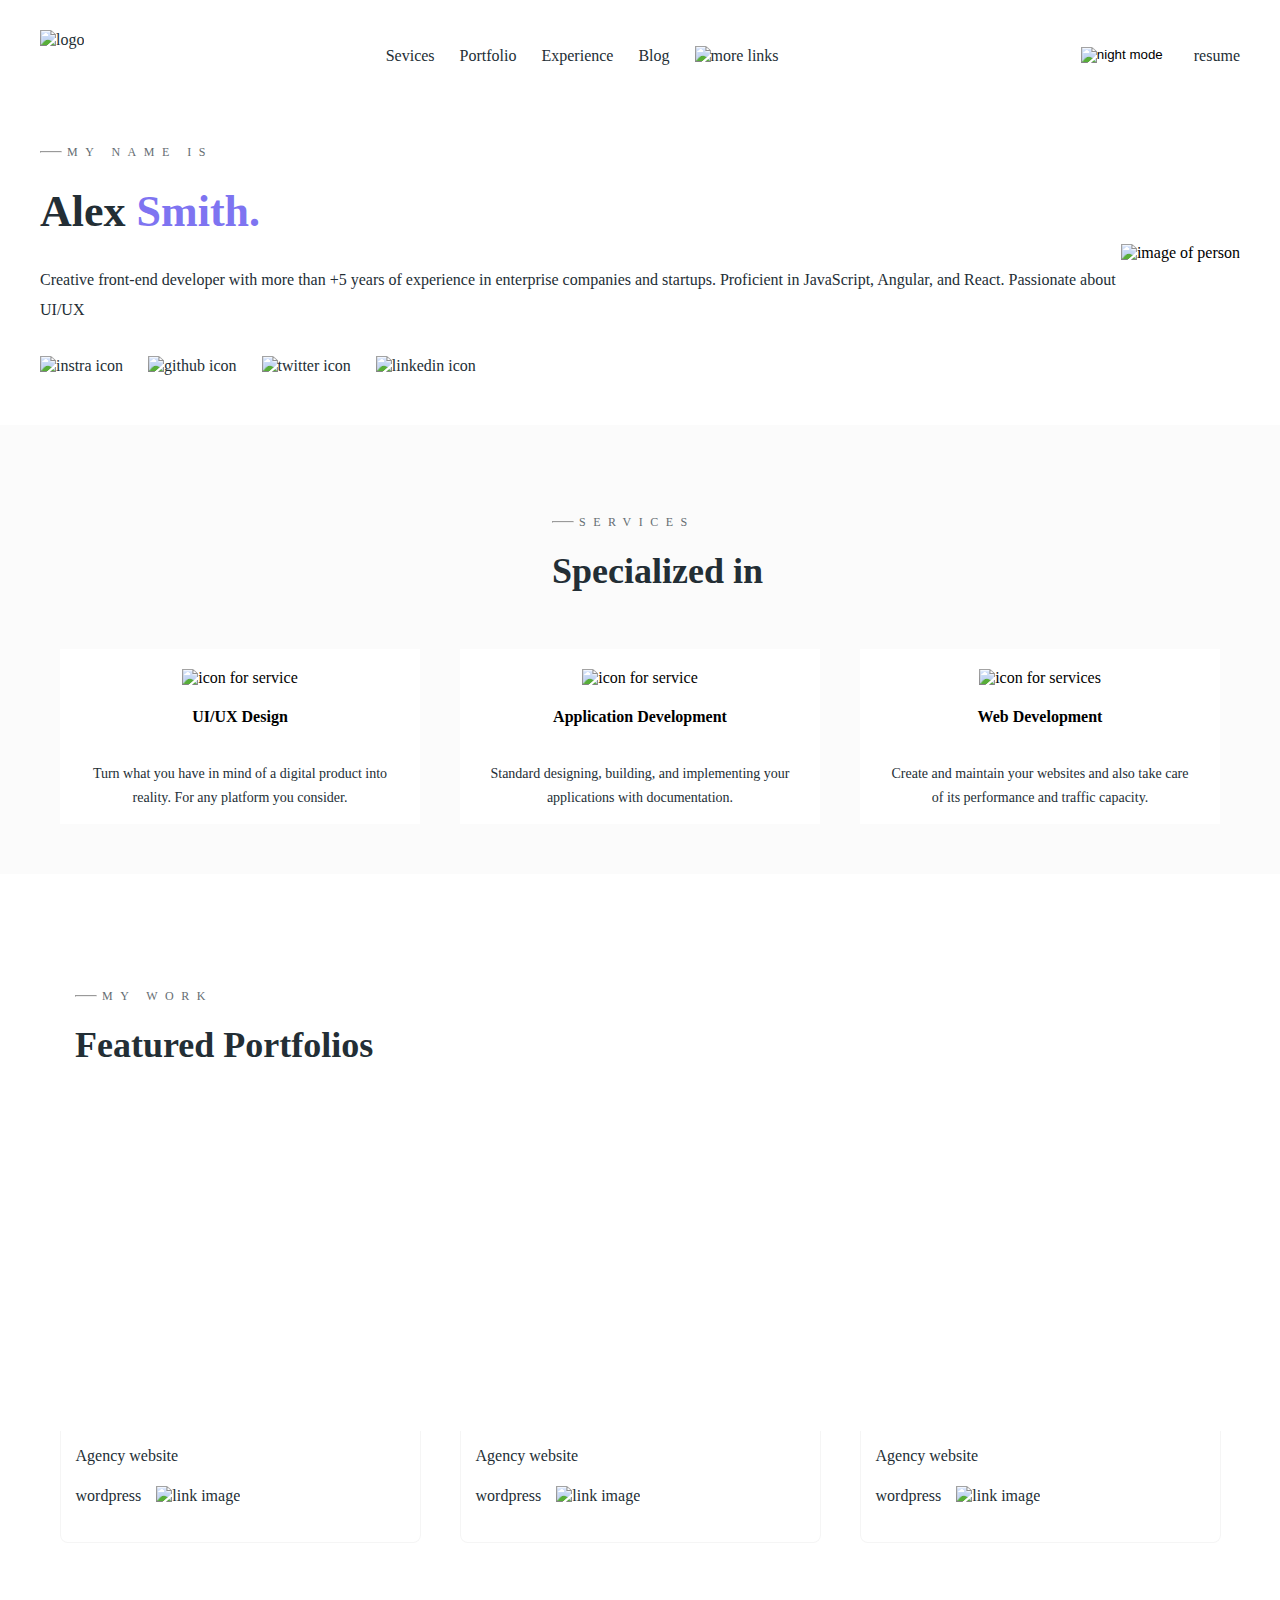
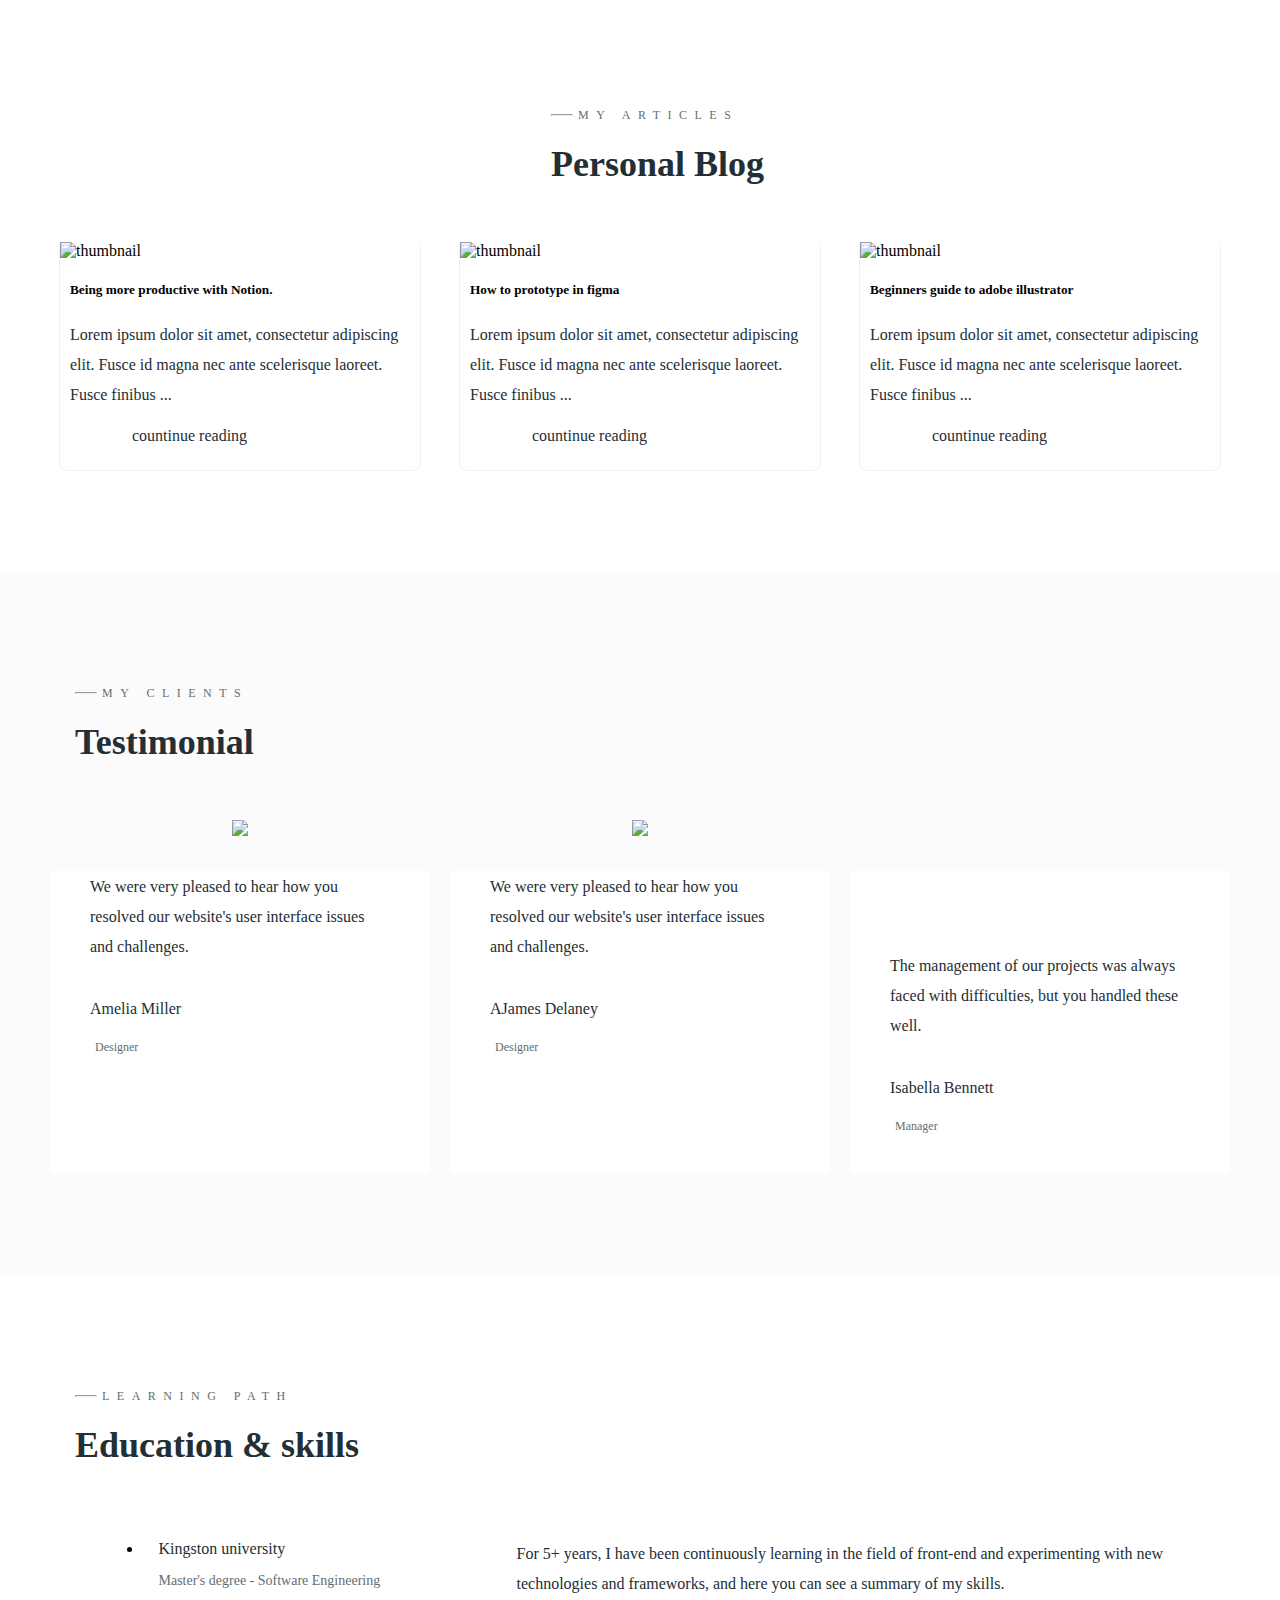
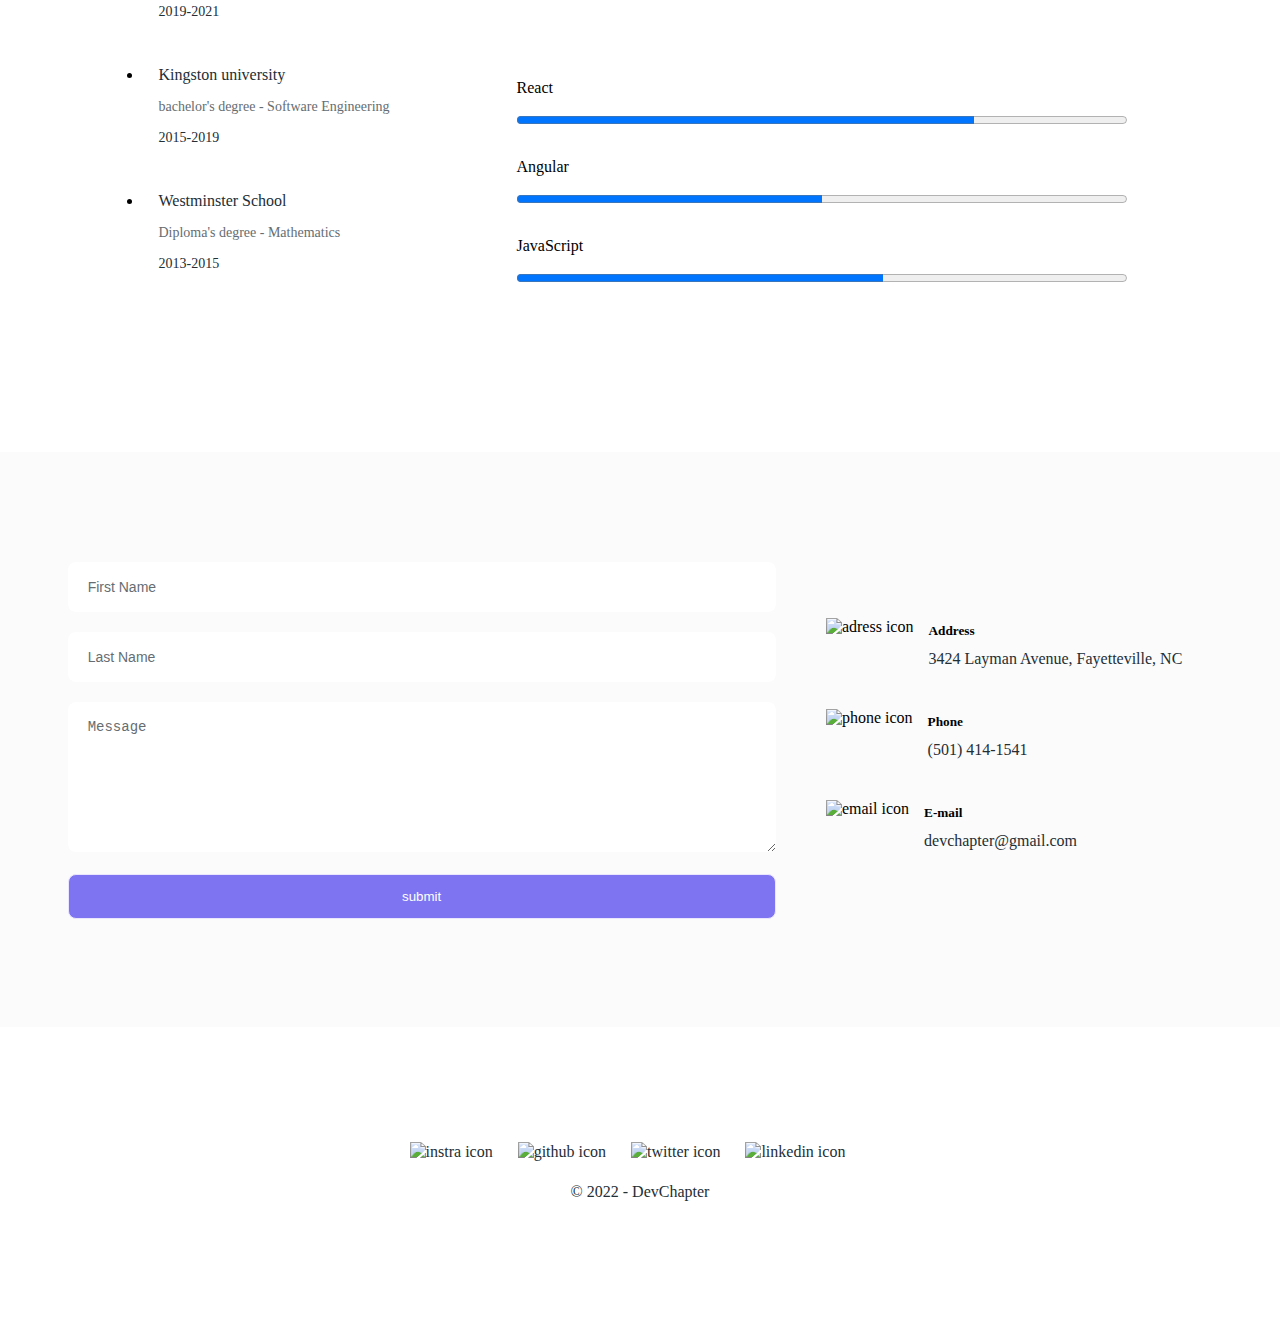
==== sample-2/index.html @ 19085e2b "Add files via upload" ====
<!DOCTYPE html>
<html lang="en">
<head>
    <meta charset="UTF-8">
    <meta name="viewport" content="width=device-width, initial-scale=1.0">
    <title>Portfolio</title>
    <link rel="stylesheet" href="style.css">
</head>
<body>
    <nav class="header">
        <div class="logo">
            <a href="#"><img src="images/Logo.svg" alt="logo"></a>
        </div>
        <div class="main-menu">
            <a href="#">Sevices</a>
            <a href="#">Portfolio</a>
            <a href="#">Experience</a>
            <a href="#">Blog</a>
            <a href=""><img src="images/Combined-Shape.svg" alt="more links"></a>
        </div>
        <div class="right-menu">
            <button class="simple-button" type="button"><img src="images/moon.svg" alt="night mode"></button>
            <a href="#"> resume</a>
        </div>
    </nav>
    <div class="person">
        <div class="person-details">
            <div class="inline-container">
                <hr>
                <h6>MY NAME IS</h6>
            </div>
            <h2>Alex <span>Smith.</span></h2>
            <p>Creative front-end developer with more than +5 years of experience in enterprise companies and startups. Proficient in JavaScript, Angular, and React. Passionate about UI/UX</p>
            <div class="social-links">
                <a href="#"><img src="images/Instagram.svg" alt="instra icon"></a>
                <a href="#"><img src="images/Github.svg" alt="github icon"></a>
                <a href="#"><img src="images/Twitter.svg" alt="twitter icon"></a>
                <a href="#"><img src="images/Linkedin.svg" alt="linkedin icon"></a>
            </div>
        </div>
        <div class="person-image">
            <img src="images/HeroImage.png" alt="image of person">
        </div>
    </div>
    <div class="services">
        <div class="services-header">
            <div class="inline-container">
                <hr>
                <h6>services</h6>
            </div>
            <h3>Specialized in</h3>
        </div>
        <div class="service-items">
        <div class="service-details">
                <img src="images/Icon1.svg" alt="icon for service">
                <h4>UI/UX Design</h4>
                <p>Turn what you have in mind of a digital product into reality. For any platform you consider.</p>

        </div>
            <div class="service-details">
                <img src="images/Icon2.svg" alt="icon for service">
                <h4>Application Development</h4>
                <p>Standard designing, building, and implementing your applications with documentation.
                </p>

            </div>
            <div class="service-details">
                <img src="images/Icon3.svg" alt="icon for services">
                <h4>Web Development</h4>
                <p>Create and maintain your websites and also take care of its performance and traffic capacity.</p>

            </div>

        </div>

    </div>
    <div class="portfolio">
        <div>
        <div class="portfolio-title">
            <div class="inline-container">
                <hr>
                <h6>My work </h6>
            </div>
            <div>
                <h3>Featured Portfolios
                </h3>
            </div>
        </div>
        <div>
                <div class="Portfolio-navigation">
                    <img>
                    <img>
                </div>
        </div>
        </div>
        <div class="portfolio-items-container">
            <div class="portfolio-image  image1">
                <div class="portfolio-details">
                <a href="#">Agency website</a>
                <div class="inline-container">
                    <p>wordpress</p>
                    <a href="#"><img src="images/shape.svg" alt="link image"></a>
                </div>
                <p></p>
            </div>
        </div>
        <div class="portfolio-image image2">
            <div class="portfolio-details">
            <a href="#">Agency website</a>
            <div class="inline-container">
                <p>wordpress</p>
                <a href="#"><img src="images/shape.svg" alt="link image"></a>
            </div>
            <p></p>
        </div>
    </div>
    <div class="portfolio-image image3">
        <div class="portfolio-details">
        <a href="#">Agency website</a>
        <div class="inline-container">
            <p>wordpress</p>
            <a href="#"><img src="images/shape.svg" alt="link image"></a>
        </div>
        <p></p>
    </div>
</div>

    </div>
    </div>
    <!-- <div class="work">
        <div class="work-title">
            <div class="inline-container">
                <hr>career path</h6>
            </div>
            <h3>Work Experience</h3>
        </div>
        <ul class="companies">
            <li><a href="#">apple</a></li>
            <li><a href="#">microsoft</a></li>
            <li><a href="#">Facebookl</a></li>
            <li><a href="#">stack</a></li>
            

        </ul>
    </div> -->

    <div class="blog-section">
        <div class="blog-title">
            <div class="inline-container ">
                <hr>
                <h6>My articles</h6>
            </div>
            <h3>Personal Blog</h3>
        </div>
        <div class="blog-items-container"> 
             <div class="blog-item">
                <img src="images/Thumbnail1.png" alt="thumbnail"> 
                <div class="blog-details">
                <h5>Being more productive with Notion.</h5>
                <p></p>
                <p>Lorem ipsum dolor sit amet, consectetur adipiscing elit. Fusce id magna nec ante scelerisque laoreet. Fusce finibus ...
                </p>
                </div>
                <div class="blog-link">
                    <a href="#">countinue reading</a>
                </div>
            </div> 
            <div class="blog-item">
                <img src="images/Thumbnail.jpg" alt="thumbnail"> 
                <div class="blog-details">
                <h5>How to prototype in figma</h5>
                <p></p>
                <p>Lorem ipsum dolor sit amet, consectetur adipiscing elit. Fusce id magna nec ante scelerisque laoreet. Fusce finibus ...</p>
                </div>
                <div class="blog-link">
                    <a href="#">countinue reading</a>
                </div>
            </div>
            <div class="blog-item">
                <img src="images/Thumbnail3.jpg" alt="thumbnail"> 
                <div class="blog-details">
                <h5>Beginners guide to adobe illustrator</h5>
                <p></p>
                <p>Lorem ipsum dolor sit amet, consectetur adipiscing elit. Fusce id magna nec ante scelerisque laoreet. Fusce finibus ...</p>
                </div>
                <div class="blog-link">
                    <a href="#">countinue reading</a>
                </div>
            </div>  
        </div> 

    </div>
    <div class="testimonial">
        <div class="testimonial-title">
            <div class="inline-container">
                <hr>
                <h6>My CLients</h6>
            </div>
            <h3>Testimonial</h3>
        </div>
        <div class="testimonial-items-container">
            <div class="testimonial-item">
                <img class="testimonial-image1" src="images/Avatar1.png">
                <div class="leftside-text">
                <p>We were very pleased to hear how you resolved our website's user interface issues and challenges.
                </p>
                <p>Amelia Miller</p>
                <p class="job-title">Designer</p>
                </div>
            </div>
            <div class="testimonial-item">
                <img class="testimonial-image1" src="images/Avatar2.png">
                <div class="leftside-text">
                <p>We were very pleased to hear how you resolved our website's user interface issues and challenges.
                </p>
                <p>AJames Delaney</p>
                <p class="job-title">Designer</p>
                </div>
            </div>
            <div class="testimonial-item">
                <!-- <img class="testimonial-image" src="images/Avatar1.png"> -->
                <div class="testimonial-image"></div>
                <div class="leftside-text">
                <p>The management of our projects was always faced with difficulties, but you handled these well.
                </p>
                <p>Isabella Bennett</p>
                <p class="job-title">Manager</p>
                </div>
            </div>
        </div>
    </div>
    <div class="edu-skills">
        <div class="edu-skill-title">
            <div class="inline-container">
                <hr>
                <h6>Learning path</h6>
            </div>
            <h3>Education & skills</h3>
        </div>
        <div class="edu-skill-container">
         
                <ul class="edu">
                    <li >
                        <a href="#">Kingston university</a>
                        <p>Master's degree - Software Engineering</p>
                        <p class="cinder-color">2019-2021</p>
                    </li>
                    <li>
                        <a href="#">Kingston university</a>
                        <p>bachelor's degree - Software Engineering</p>
                        <p class="cinder-color">2015-2019</p>
                    </li>
                    <li>
                        <a href="#">Westminster School	</a>
                        <p>Diploma's degree - Mathematics</p>
                        <p class="cinder-color">2013-2015</p>
                    </li>
                </ul>

          
            <div class="skills">
                <p>For 5+ years, I have been continuously learning in the field of front-end and experimenting with new technologies and frameworks, and here you can see a summary of my skills.
                </p>
                <ul class="skill-list">
                   <li class="skill-detail">
                            <label for="file">React</label>
                            <progress id="file" value="75" max="100"> 75% </progress>
                  </li>
                        <li class="skill-detail">
                            <label for="file">Angular</label>
                            <progress id="file" value="50" max="100"> 50% </progress>
                    </li>
                    <li class="skill-detail">
                            <label for="file">JavaScript</label>
                            <progress id="file" value="60" max="100"> 60% </progress>
                    </li>
                </ul>
            </div>

        </div>

    </div>
    <div class="contact">
        <form>
            <input type="text" id="fname" name="fname" value="First Name">
            <input type="text" id="lname" name="lname" value="Last Name">
            <textarea name="message" rows="6" cols="30">Message</textarea>
            <input type="submit" value="submit">
            
        </form>
        <div class="contact-info">
            <div class="info-display">
            <img src="images/address-icon.svg" alt="adress icon">
            <div >
            <h5>Address</h5>
            <p>3424 Layman Avenue, Fayetteville, NC</p>
        </div>
        </div>
            <div class="info-display">
                <img src="images/phone-icon.svg" alt="phone icon">
                <div>
                <h5>Phone</h5>
                <p>(501) 414-1541</p>
            </div>
            </div>
            <div class="info-display">
                <img src="images/email-icon.svg" alt="email icon">
                <div>
                <h5>E-mail</h5>
                <p>devchapter@gmail.com</p>
            </div>

            </div>
        </div>

    </div>
    <div class="footer">
        <div class="social-links">
            <a href="#"><img src="images/Instagram.svg" alt="instra icon"></a>
            <a href="#"><img src="images/Github.svg" alt="github icon"></a>
            <a href="#"><img src="images/Twitter.svg" alt="twitter icon"></a>
            <a href="#"><img src="images/Linkedin.svg" alt="linkedin icon"></a>
        </div>
        <p>© 2022  -  DevChapter</p>
    </div>

</body>
</html>
---- sample-2/style.css ----
body , html{
    min-width: fit-content;
    margin: 0px;
    padding: 0px;
    font-family: 'Inter';
    font-style: normal;
}
a{

    font-weight: 500;
    font-size: 16px;
    line-height: 19px;
    color: #232E35;
    text-decoration: none;
}

h2{
    font-weight: 700;
    font-size: 44px;
    line-height: 55px;
    color: #232E35;
    margin: 10px 0px;
}
h3{
    font-family: 'Plus Jakarta Sans';
    font-style: normal;
    font-weight: 700;
    font-size: 36px;
    line-height: 45px;
    color: #232E35;
    margin: 5px 0px;
}
body h6{
    font-weight: 500;
    font-size: 12px;
    line-height: 24px;
    letter-spacing: 7.5px;
    color: #656D72;
    text-transform: uppercase;
    margin: 10px 0px;
}
p{
    font-weight: 400;
    font-size: 16px;
    line-height: 30px;
    color: #232E35;
}
hr{
    width: 20px;
    background: #D9D9D9;
    margin-right: 5px;
}

.header{
    margin: 30px 40px;
    display: flex;
    align-items: center;
    justify-content: space-between;
}
.logo{
    height: 50px;
    margin-right: 30px;
}
.main-menu , .right-menu , .person , .inline-container , .social-links , .service-items{
    display: flex;
    flex-direction: row;
    align-items: center;

}
.social-links{
    margin-top: 15px;
}
.main-menu a , .social-links a{
    margin-right: 25px;
}
.simple-button{
    background-color: white;
    border: none;
    margin-right: 25px;
}
.person{
    margin: 50px 40px;
    flex-wrap: wrap-reverse;
}
.person-details{
    display: flex;
    flex-direction: column;
    align-items: flex-start;
    justify-content: space-between;
    flex: 1;
}
.person-details span{
    color: #7E74F1;
}
.services
{
    background: #FBFBFB;
   padding:  50px 40px;
    padding-top: 75px;
    display: flex;
    flex-direction: column;
    align-items: center;
}
.services-header ,  .blog-title ,.testimonial-title ,.edu-skill-title , .portfolio-title , .work-title{
    display: flex;
    flex-direction: column;
    align-items: flex-start;
    margin-left:35px;
}

.service-items {
    margin-top: 50px;
    align-items: stretch;
justify-content: space-around;
}
.service-details {
    padding-top: 20px;
    background-color: white;
    flex-basis: 30%;
    display: flex;
    flex-direction: column;
    align-items: center;
}
.service-details p{
    padding: 0px 30px;
    text-align: center;
    font-size: 14px;
    line-height: 24px;
}
.portfolio-image{
background: linear-gradient(0deg, rgba(0, 0, 0, 0.1), rgba(0, 0, 0, 0.1));
width: 361px;
height: 402px;
border-radius: 8px;
display: flex;
align-items: flex-end;
margin-top:50px;
}
.image1{
    background: url(images/Portfolio-item-1.jpg);
}
.image2{
    background: url(images/Portfolio-item-2.jpg);
}
.image3{
    background: url(images/Portfolio-item-3.jpg);
}
.portfolio-details{
    width: 100%;
    padding: 15px;
    background: #FFFFFF;


border-width: 0px 1px 1px 1px;
border-style: solid;
border-color: #F5F5F5;
border-radius: 0px 0px 8px 8px;
}
.portfolio-details p{
    margin-bottom: 0px;
    margin-right: 15px;
}
.portfolio-details a{
    margin-top: 16px;
}
.blog-section{
  
    padding: 50px 40px;
    display: flex;
    flex-direction: column;
    align-items: center;
 }
 .blog-items-container , .testimonial-items-container , .edu-skill-container , .portfolio-items-container{
    
     display: flex;
     flex-direction: row;
     justify-content: space-around;
     flex-wrap: wrap;
     width: 100%;
 }
 .blog-item{
     margin-top: 50px;
    flex-basis: 30%;
    display: flex;
    flex-direction: column;
   align-items: stretch;

    border-width: 0px 1px 1px 1px;
border-style: solid;
border-color: #F1F1F1;
border-radius: 0px 0px 8px 8px;
 }
 
 .blog-details{
     padding-left: 10px;
 }
 .blog-link{
     padding:0px 20%;
     margin-bottom: 25px;
 }

 .testimonial , .edu-skills , .portfolio{
    display: flex;
    flex-flow: column;
    align-items: flex-start;
    padding: 100px 40px;
 }
 .testimonial{
    margin-top: 50px;
    background: #FBFBFB;}

 .testimonial-item{
     margin-top: 100px;
     display: flex;
     flex-direction: column;
     align-items: center;
     flex-basis: 25%;
     background: #FFFFFF;
    border-radius: 8px;
    padding: 0px 40px 40px 40px;
 }
 .leftside-text{
     display: flex;
     flex-direction: column;
     align-items: flex-start;
 }
 .job-title{
    font-weight: 500;
    font-size: 12px;
    line-height: 15px;
    color: #656D72;
    margin:0px 0px 0px 5px;
 }
 .testimonial-image
{
    margin-top: -50px;
    margin-bottom: 20px;
    border-radius: 1000px;
    width: 95px;
    height:95px;
    background: url(images/Avatar3.png);
} 
.testimonial-image1
{
    margin-top: -50px;
    margin-bottom: 20px;
}
.edu-skill-container{
    margin: 50px 0px;
}

.skill-list{
    margin-top: 50px;
    padding: 0px 50px 0px 0px;
    /* display: flex;
    flex-direction: column; */
}
.skill-detail{
    display: flex;
    flex-direction: column;
}
.skill-detail label{
    margin: 30px 0px 15px 0px;
}
.skill-detail progress{
    width: auto;
}
.skills{
    flex-basis: 55%;
    align-items: flex-start;
}
.edu{
    display: flex;
    flex-direction: column;
    justify-content: space-between;
  
}
ul.edu{
    list-style: url(images/Circle.svg);
}
.edu li{
    padding-left: 15px;
}

.edu p{
    font-weight: 400;
    font-size: 14px;
    line-height: 17px;
    color: #656D72;

}
.edu p.cinder-color{
    color: #232E35;
}

.contact{

    padding: 100px 50px;
    display: flex;
    flex-direction: row;
    align-items: center;
    justify-content: space-around;
    background: #FBFBFB;
    
}
.contact form{
    flex-basis: 60%;
}
input[type=text], textarea{
    width: 100%;
    padding: 15px 20px;
    margin: 10px 0;
    display: inline-block;
    border: none;
    background-color: white;
    font-weight: 400;
    font-size: 14px;
    line-height: 20px;
    color: #656D72;
    box-sizing: border-box;
    border-radius: 8px;
  }
  input[type=text] :hover , input[type=text]:focus{
      border: none;
  }
  input[type=submit] {
    width: 100%;
    background: #7E74F1;
    color: white;
    padding: 14px 20px;
    margin: 8px 0;
    border: 1px solid #EAE6FE;
    border-radius: 8px;
    cursor: pointer;
  }
  .info-display{
      display: flex;
      flex-direction: row;
      align-items: flex-start;
      padding: 15px;
  }
  .info-display h5{
      margin: 5px 15px ;
  }
  .info-display p{
    margin: 5px 15px ;
}

.footer{
    width: 100%;
    display: flex;
    flex-direction: column;
    align-items: center;
    margin:100px 0px;
}
@media only screen and (max-width: 700px) {

.contact form{
    flex-basis: 100%;
    margin-bottom: 100px;
}
.contact{
    flex-wrap: wrap; 
}
}
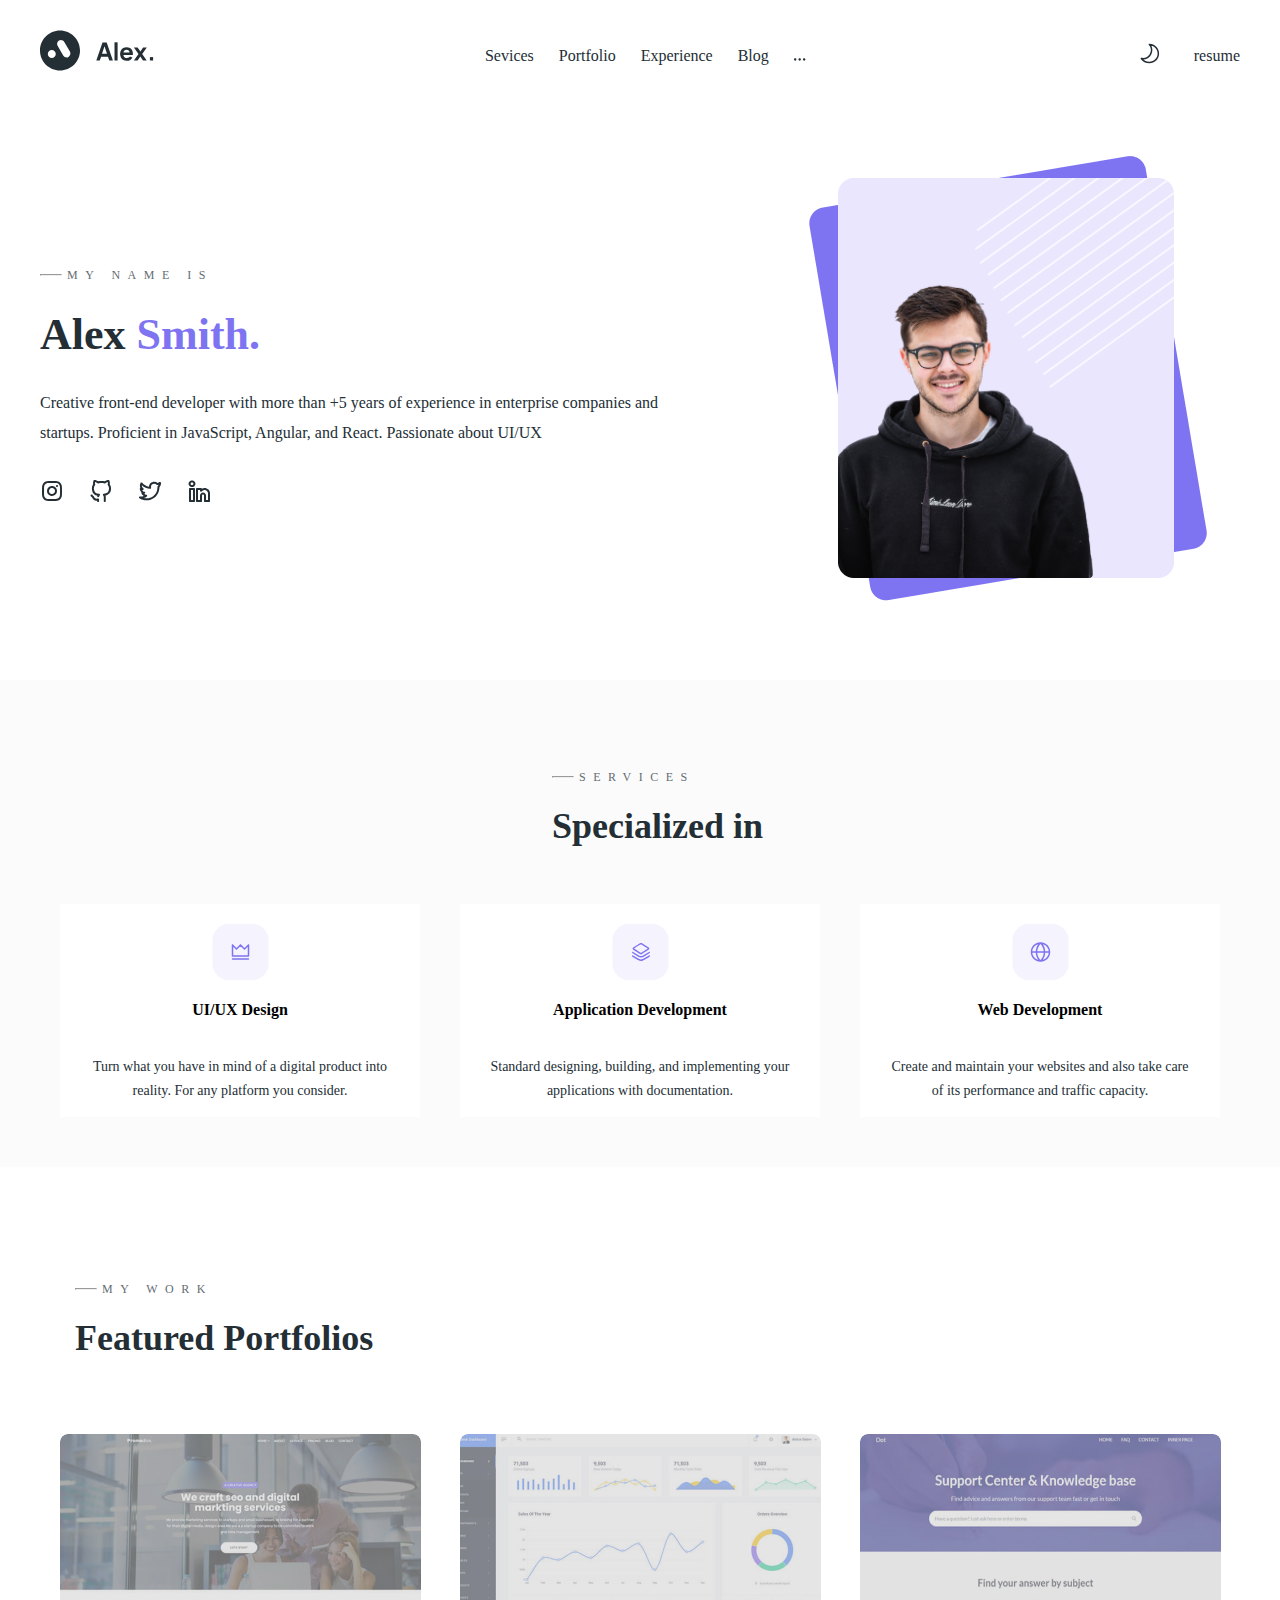
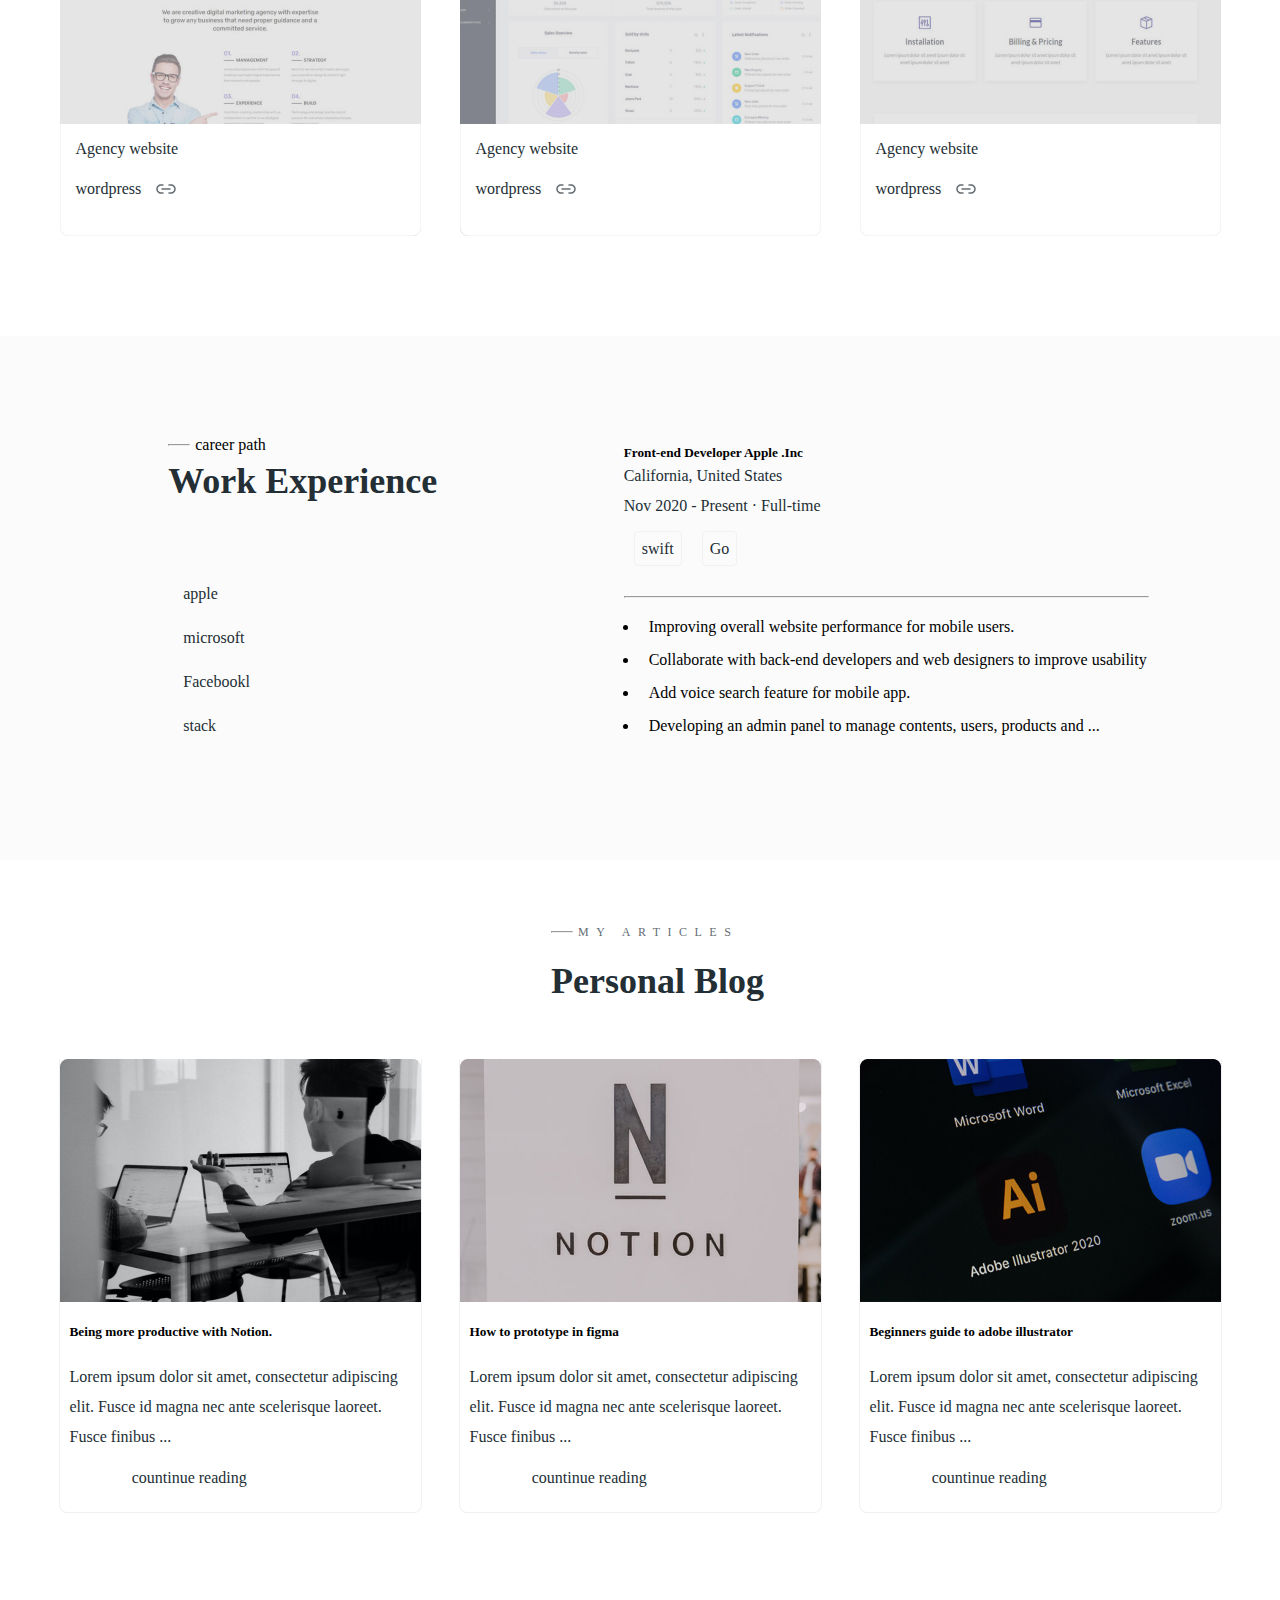
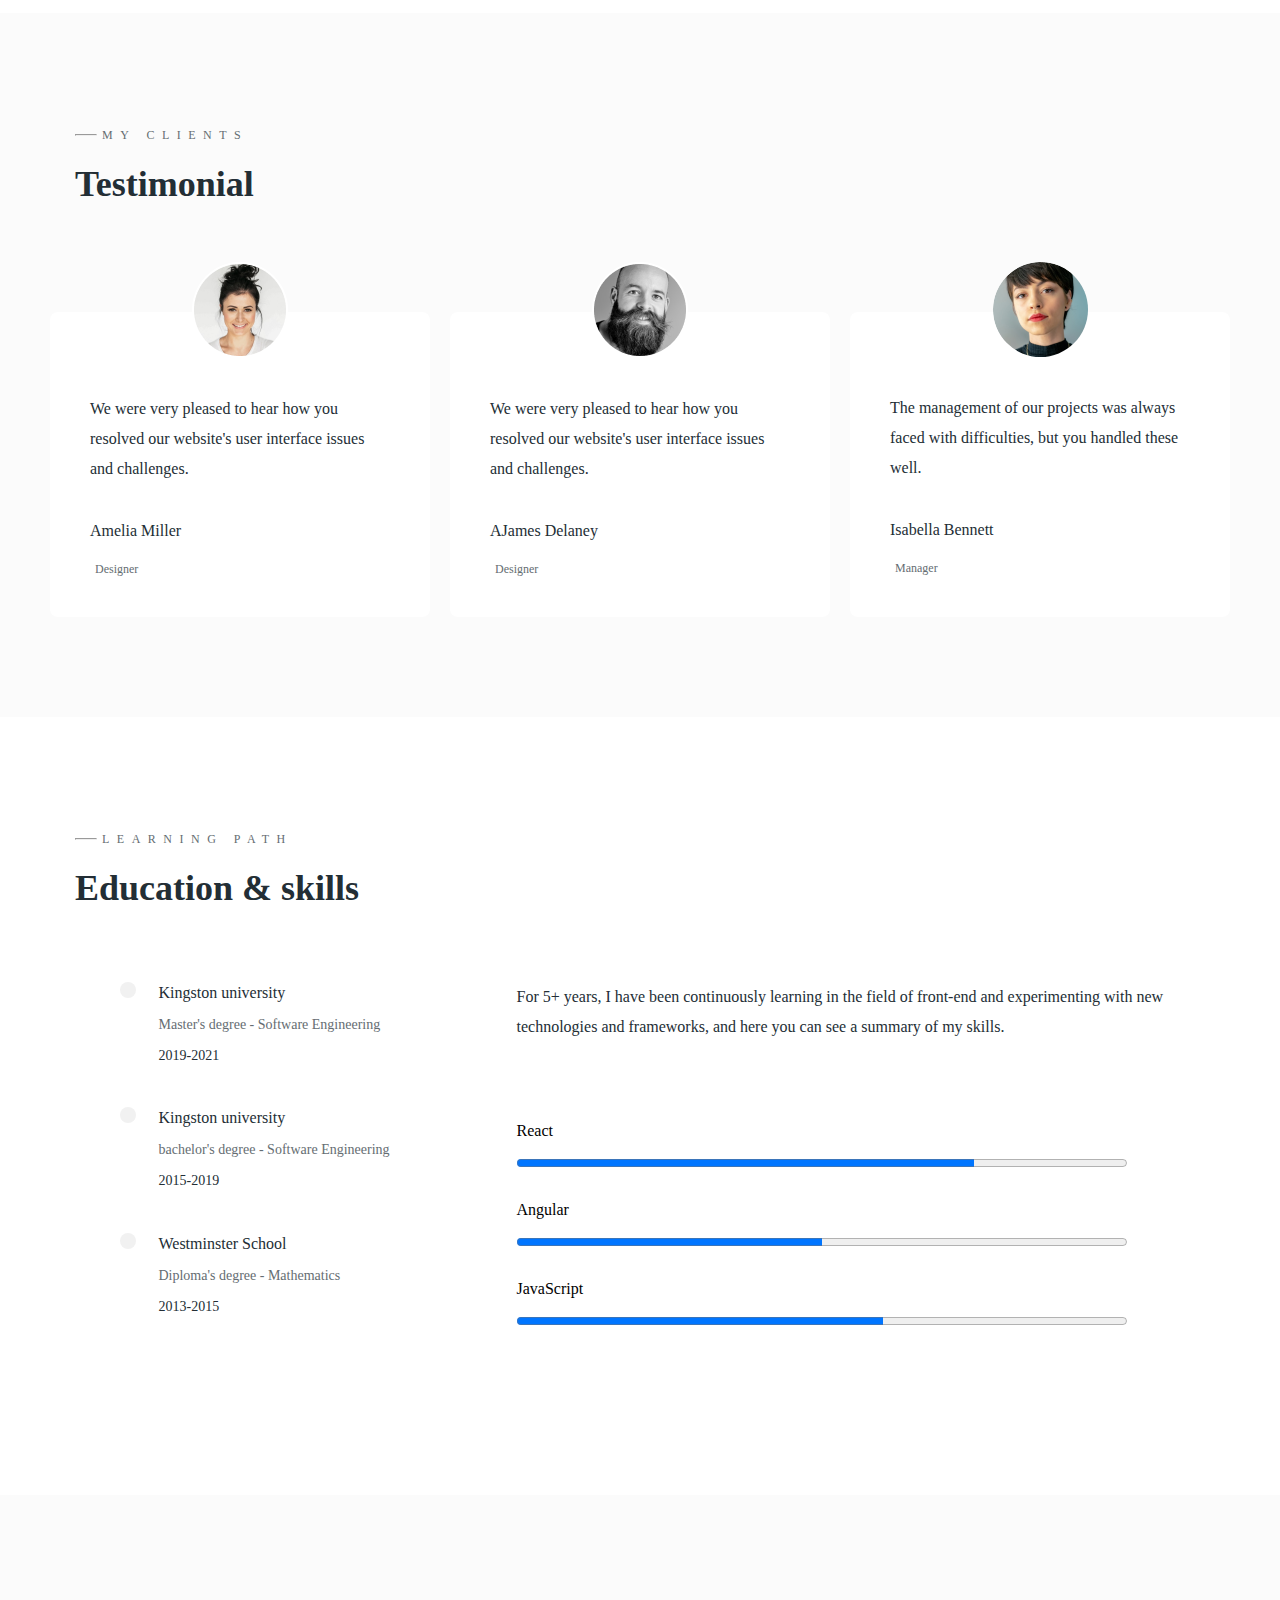
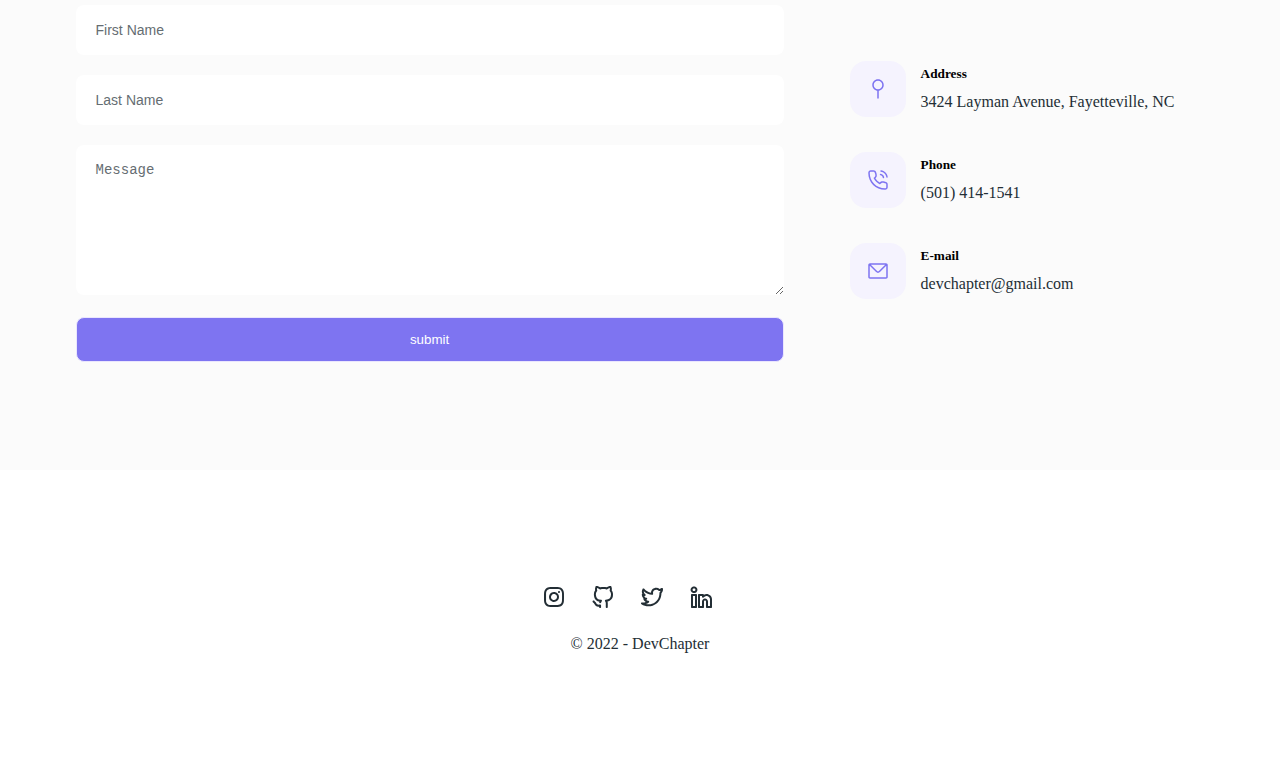
==== commit a73f4050: "Add files via upload" ====
--- a/sample-2/index.html
+++ b/sample-2/index.html
@@ -127,7 +127,8 @@
 
     </div>
     </div>
-    <!-- <div class="work">
+    <div class="work">
+        <div class="work-areas">
         <div class="work-title">
             <div class="inline-container">
                 <hr>career path</h6>
@@ -135,14 +136,36 @@
             <h3>Work Experience</h3>
         </div>
         <ul class="companies">
-            <li><a href="#">apple</a></li>
+            <li><a href="#company1">apple</a></li>
             <li><a href="#">microsoft</a></li>
             <li><a href="#">Facebookl</a></li>
             <li><a href="#">stack</a></li>
             
 
         </ul>
-    </div> -->
+        </div>
+        <div id="#company1" class="work-details">
+            <h5>Front-end Developer  Apple .Inc
+            </h5>
+            <p>California, United States
+            </p>
+            <p>Nov 2020 - Present · Full-time
+            </p>
+            <div class="inline-container"> 
+                <a class="border-link" href="#">swift</a>
+                <a  class="border-link" href="#">Go</a>
+            </div>
+       
+        <hr>
+        <ul >
+            <li>Improving overall website performance for mobile users.</li>
+            <li>Collaborate with back-end developers and web designers to improve usability</li>
+            <li>Add voice search feature for mobile app.</li>
+            <li>Developing an admin panel to manage contents, users, products and ...
+            </li>
+        </ul>
+    </div>
+    </div>
 
     <div class="blog-section">
         <div class="blog-title">
--- a/sample-2/style.css
+++ b/sample-2/style.css
@@ -198,6 +198,49 @@
      padding:0px 20%;
      margin-bottom: 25px;
  }
+ .work{
+     display: flex;
+     flex-direction: row;
+     align-items: center;
+     background-color: #FBFBFB;
+     padding: 100px 40px ;
+     justify-content: space-around;
+ }
+.work-details ul{
+    padding-left: 15px;
+}
+.work-details hr{
+    width: 100%;
+    margin: 20px 0px;
+}
+.work-details p, .work-details h5{
+    margin: 0px;
+}
+ .work-details li{
+     list-style: url(images/Line.svg);
+     margin: 15px 0px;
+     padding-left: 10px;
+ }
+ .border-link{
+    border: 1px solid #F1F1F1;
+    border-radius: 4px;
+    margin: 10px;
+    padding: 7px;
+ }
+ .companies {
+     margin-top: 75px;
+ }
+
+ .companies li{
+     list-style: none;
+     margin: 25px 10px;
+ }
+ /* .companies a:visited{
+    background: #FFFFFF;
+    border-radius: 4px;
+    width: 280px;
+height: 52px;
+ } */
 
  .testimonial , .edu-skills , .portfolio{
     display: flex;
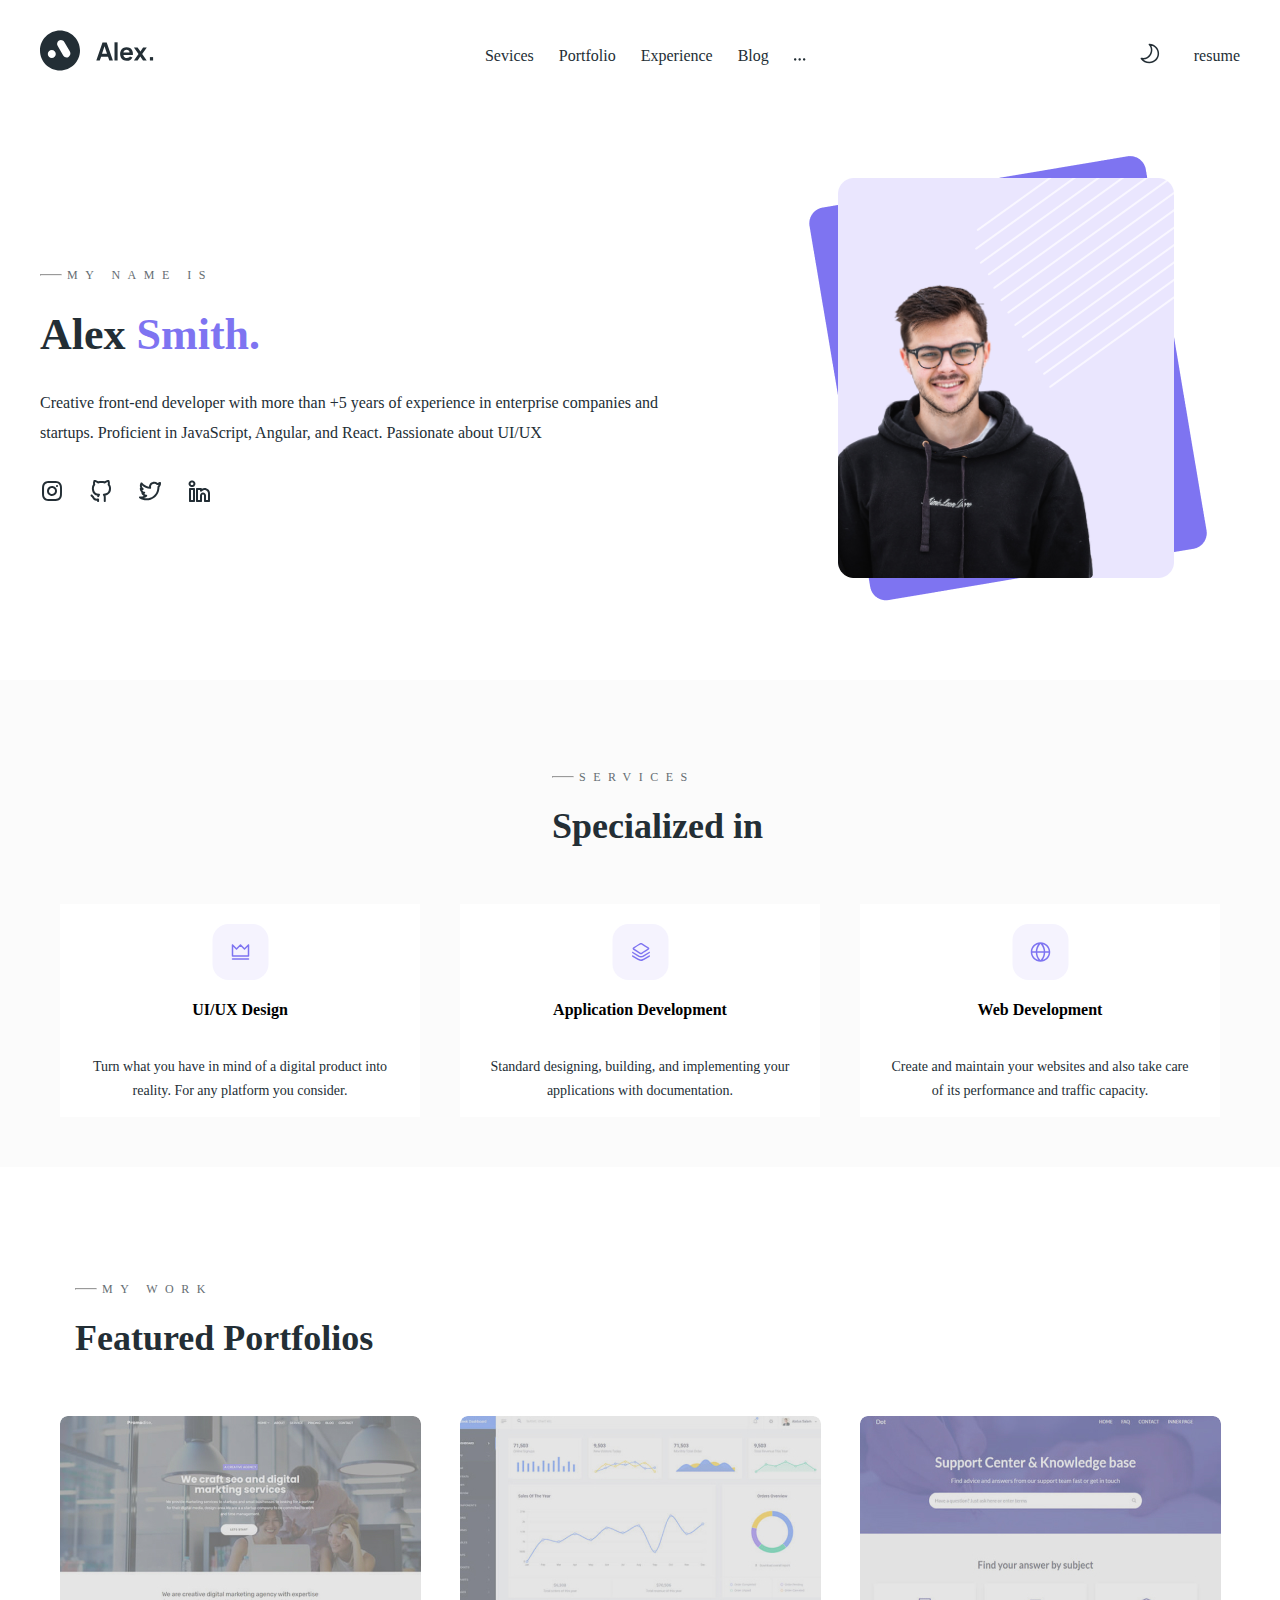
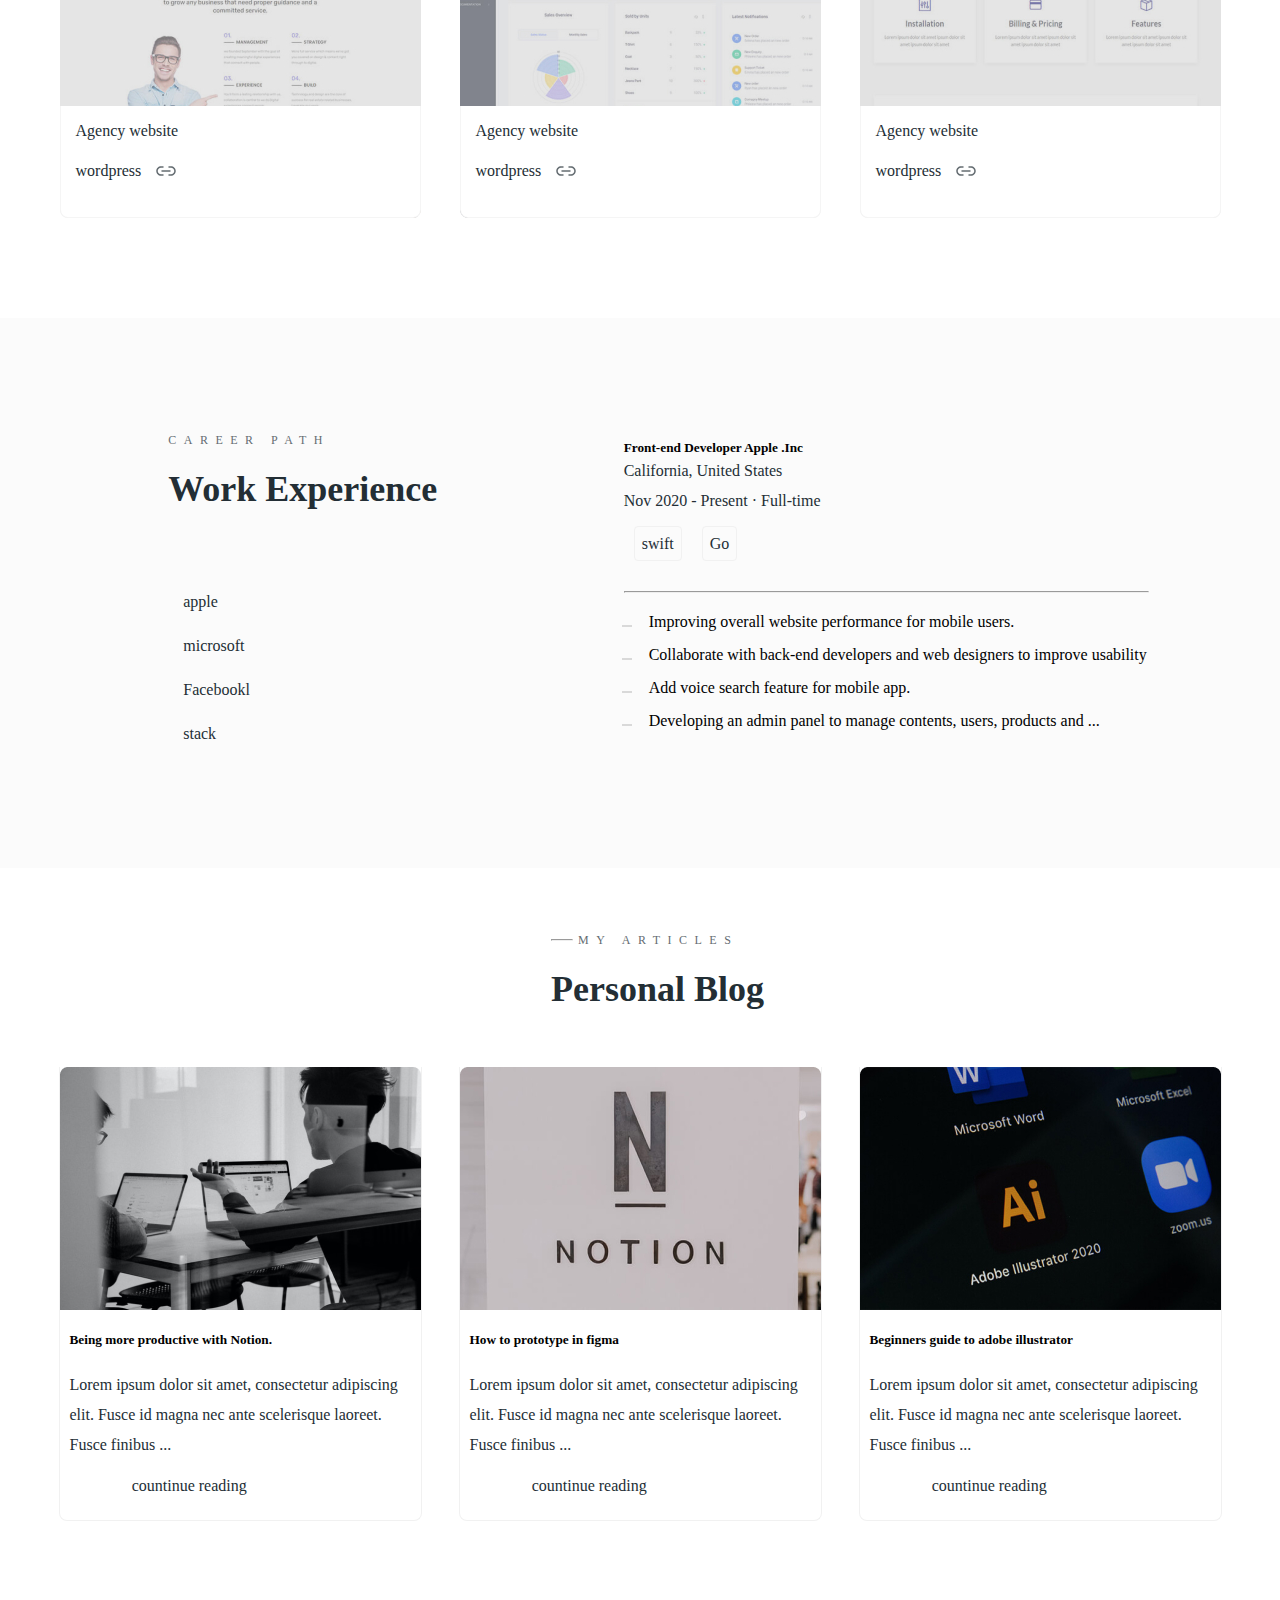
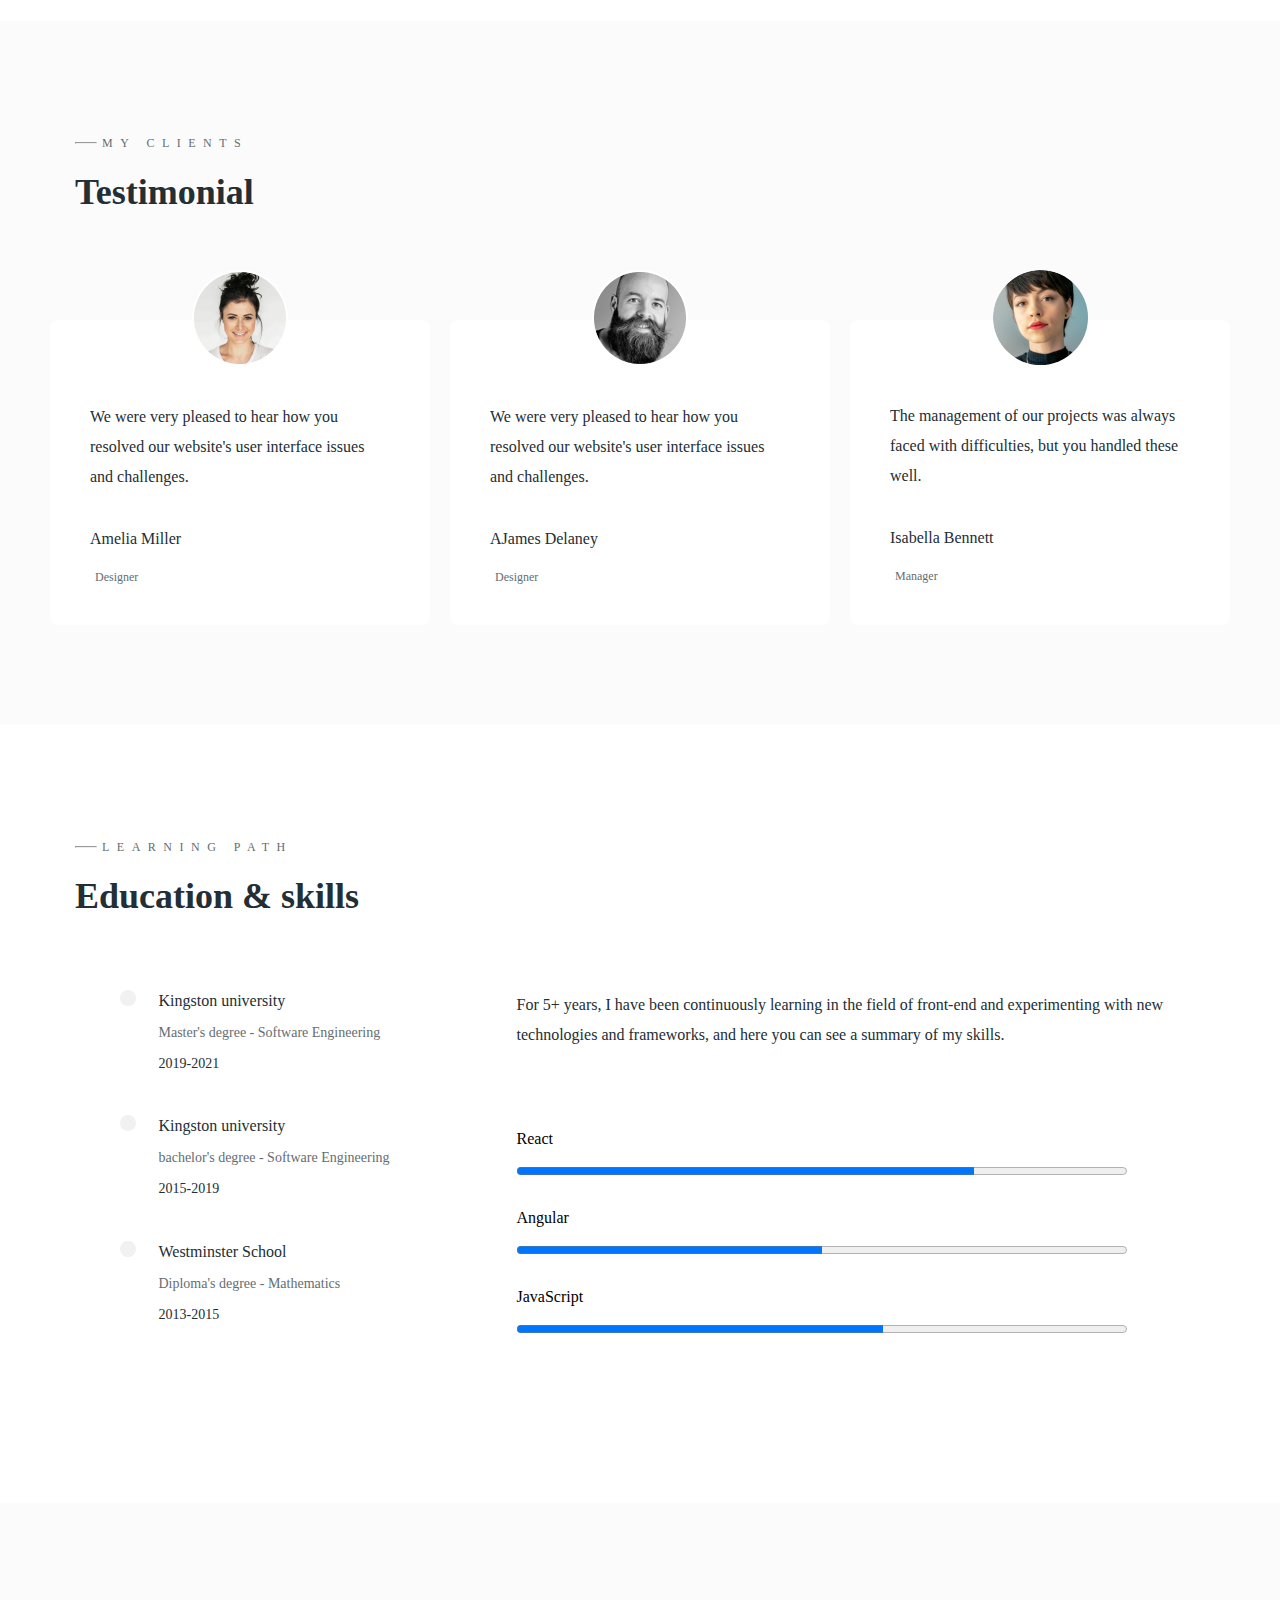
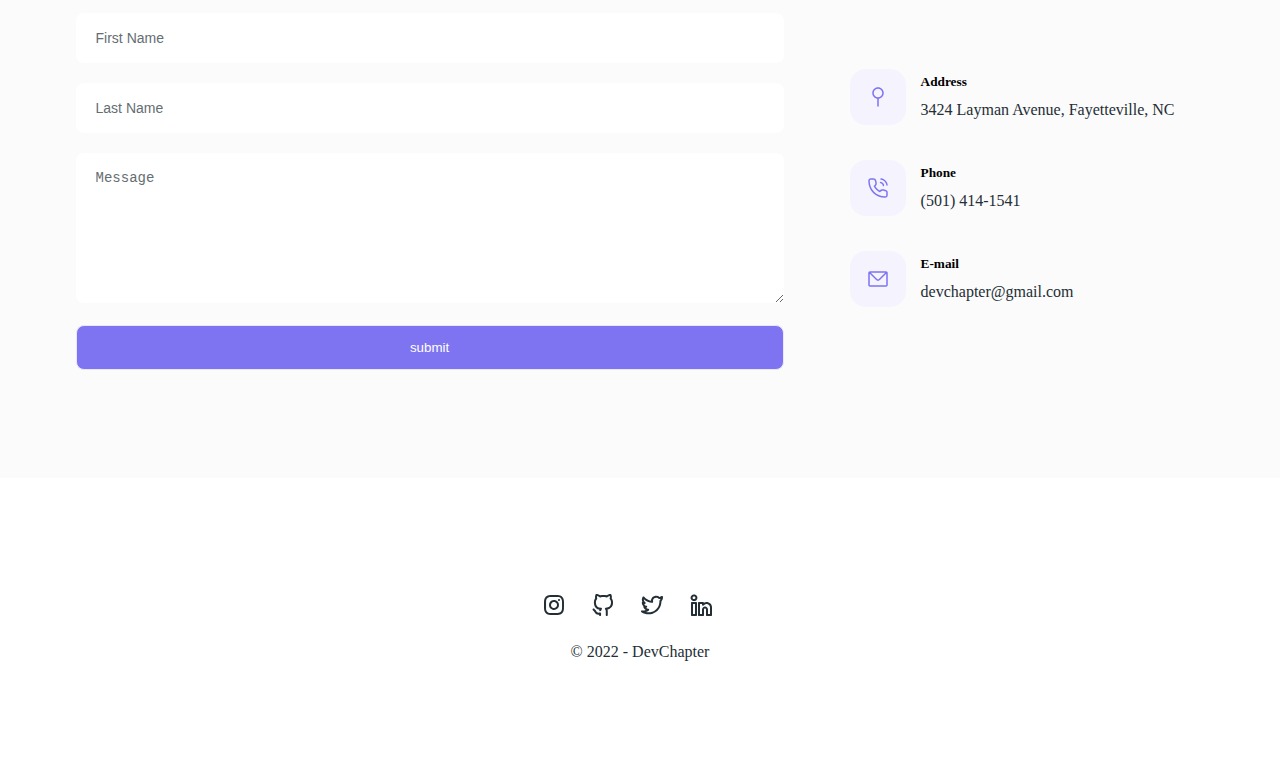
==== commit f38c1de8: "Add files via upload" ====
--- a/sample-2/index.html
+++ b/sample-2/index.html
@@ -87,10 +87,10 @@
             </div>
         </div>
         <div>
-                <div class="Portfolio-navigation">
+                <!-- <div class="Portfolio-navigation">
                     <img>
                     <img>
-                </div>
+                </div> -->
         </div>
         </div>
         <div class="portfolio-items-container">
@@ -131,7 +131,7 @@
         <div class="work-areas">
         <div class="work-title">
             <div class="inline-container">
-                <hr>career path</h6>
+                <h6>career path</h6>
             </div>
             <h3>Work Experience</h3>
         </div>
@@ -223,7 +223,7 @@
         </div>
         <div class="testimonial-items-container">
             <div class="testimonial-item">
-                <img class="testimonial-image1" src="images/Avatar1.png">
+                <img class="testimonial-image1" src="images/Avatar1.png" alt="client photo">
                 <div class="leftside-text">
                 <p>We were very pleased to hear how you resolved our website's user interface issues and challenges.
                 </p>
@@ -232,7 +232,7 @@
                 </div>
             </div>
             <div class="testimonial-item">
-                <img class="testimonial-image1" src="images/Avatar2.png">
+                <img class="testimonial-image1" src="images/Avatar2.png" alt="client photo">
                 <div class="leftside-text">
                 <p>We were very pleased to hear how you resolved our website's user interface issues and challenges.
                 </p>
@@ -286,16 +286,16 @@
                 </p>
                 <ul class="skill-list">
                    <li class="skill-detail">
-                            <label for="file">React</label>
-                            <progress id="file" value="75" max="100"> 75% </progress>
+                            <label for="react">React</label>
+                            <progress id="react" value="75" max="100"> 75% </progress>
                   </li>
                         <li class="skill-detail">
-                            <label for="file">Angular</label>
-                            <progress id="file" value="50" max="100"> 50% </progress>
+                            <label for="angular">Angular</label>
+                            <progress id="angular" value="50" max="100"> 50% </progress>
                     </li>
                     <li class="skill-detail">
-                            <label for="file">JavaScript</label>
-                            <progress id="file" value="60" max="100"> 60% </progress>
+                            <label for="java">JavaScript</label>
+                            <progress id="java" value="60" max="100"> 60% </progress>
                     </li>
                 </ul>
             </div>
